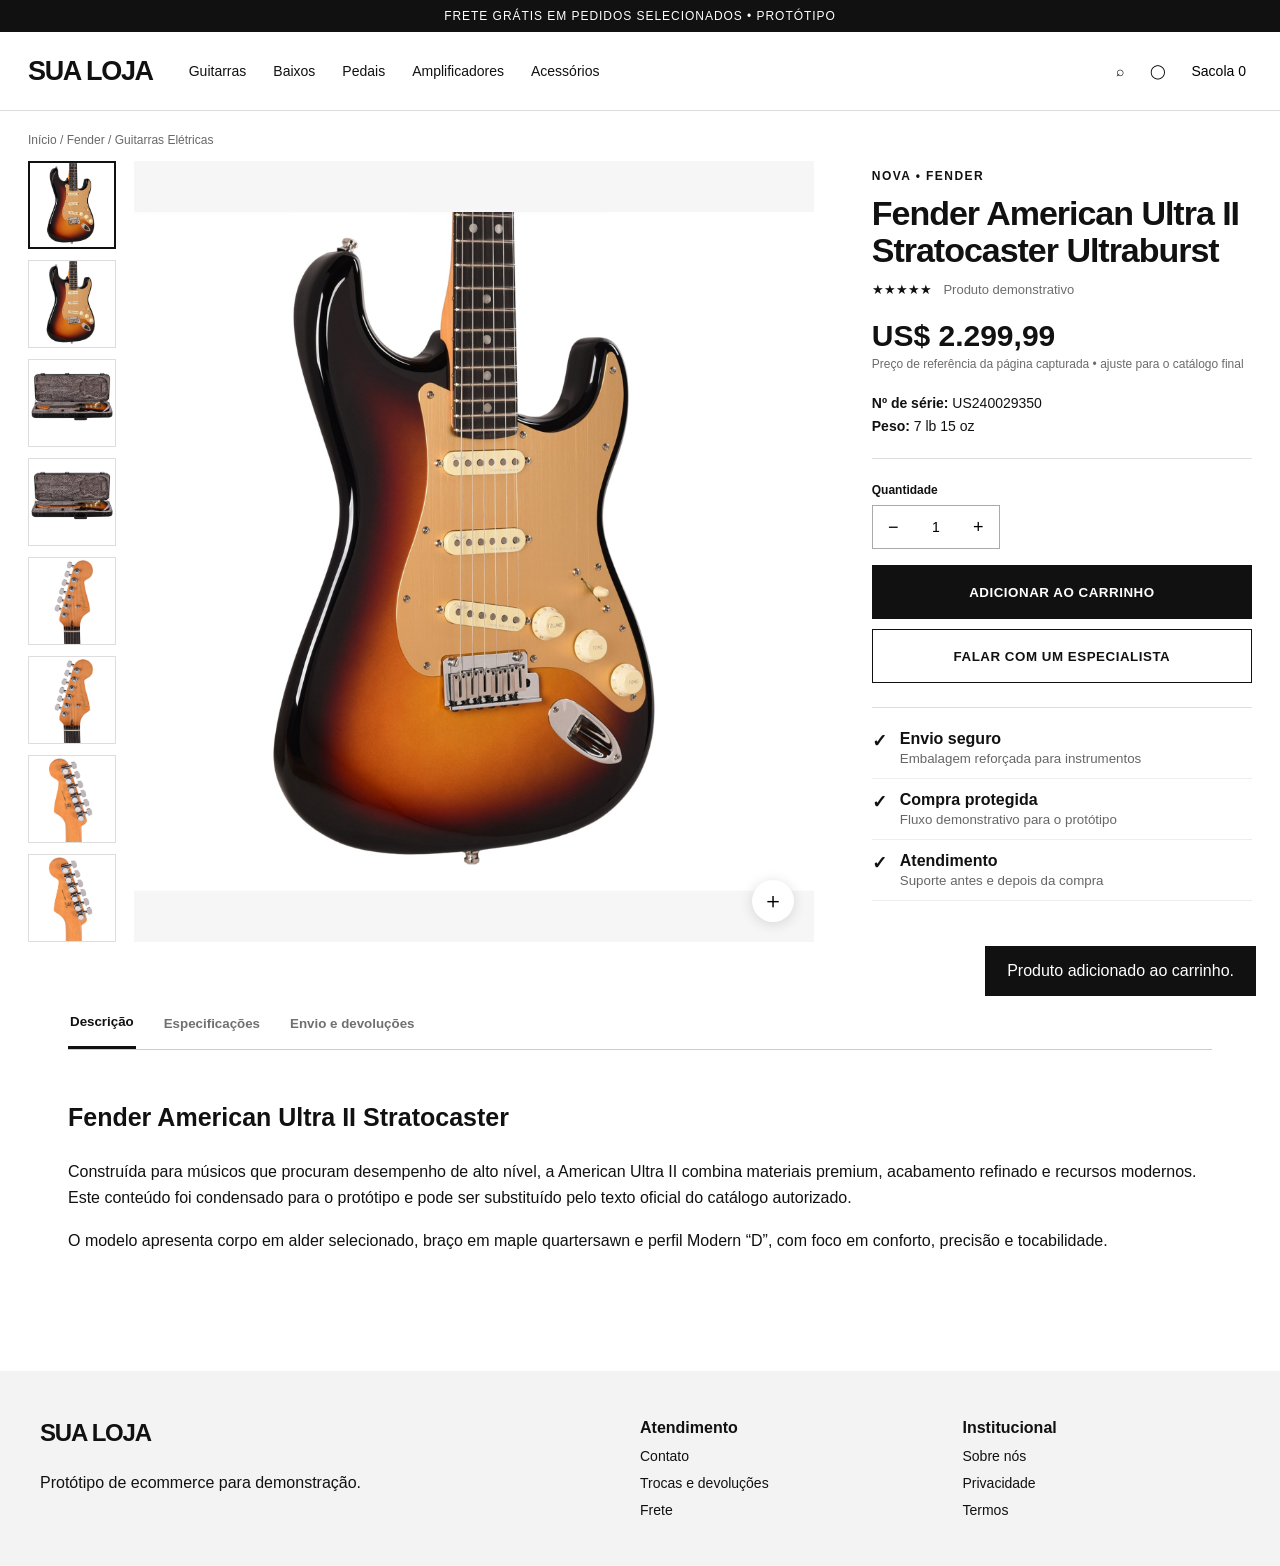
==== chicago_prototipo_limpo/index.html @ 12b7a4db "Add files via upload" ====
<!doctype html>
<html lang="pt-BR">
<head>
  <meta charset="utf-8" />
  <meta name="viewport" content="width=device-width, initial-scale=1" />
  <title>Fender American Ultra II Stratocaster Ultraburst | Protótipo</title>
  <meta name="description" content="Protótipo estático de página de produto, reconstruído a partir de referência visual." />
  <link rel="stylesheet" href="assets/style.css" />
</head>
<body>
  <div class="notice">FRETE GRÁTIS EM PEDIDOS SELECIONADOS • PROTÓTIPO</div>
  <header class="site-header">
    <div class="header-inner">
      <a class="brand" href="#" aria-label="Página inicial">SUA LOJA</a>
      <nav class="desktop-nav">
        <a href="#">Guitarras</a><a href="#">Baixos</a><a href="#">Pedais</a><a href="#">Amplificadores</a><a href="#">Acessórios</a>
      </nav>
      <div class="actions"><button aria-label="Buscar">⌕</button><button aria-label="Conta">◯</button><button id="cartBtn" aria-label="Carrinho">Sacola <span id="cartCount">0</span></button></div>
    </div>
  </header>

  <main>
    <div class="breadcrumbs">Início / Fender / Guitarras Elétricas</div>
    <section class="product-layout">
      <div class="gallery">
        <div class="thumbs" id="thumbs"></div>
        <button class="hero-wrap" id="heroWrap" aria-label="Ampliar imagem">
          <img id="heroImg" src="assets/img/produto-1.jpg" alt="Fender American Ultra II Stratocaster Ultraburst" />
          <span class="zoom">＋</span>
        </button>
      </div>

      <aside class="product-info">
        <div class="eyebrow">NOVA • FENDER</div>
        <h1>Fender American Ultra II Stratocaster Ultraburst</h1>
        <div class="rating">★★★★★ <span>Produto demonstrativo</span></div>
        <div class="price">US$ 2.299,99</div>
        <div class="installment">Preço de referência da página capturada • ajuste para o catálogo final</div>
        <div class="meta"><strong>Nº de série:</strong> US240029350</div>
        <div class="meta"><strong>Peso:</strong> 7 lb 15 oz</div>

        <div class="separator"></div>
        <label class="label">Quantidade</label>
        <div class="qty"><button id="minus">−</button><input id="qty" value="1" inputmode="numeric" /><button id="plus">+</button></div>
        <button class="primary" id="addCart">ADICIONAR AO CARRINHO</button>
        <button class="secondary" id="whats">FALAR COM UM ESPECIALISTA</button>

        <div class="benefits">
          <div><b>✓</b><span><strong>Envio seguro</strong><small>Embalagem reforçada para instrumentos</small></span></div>
          <div><b>✓</b><span><strong>Compra protegida</strong><small>Fluxo demonstrativo para o protótipo</small></span></div>
          <div><b>✓</b><span><strong>Atendimento</strong><small>Suporte antes e depois da compra</small></span></div>
        </div>
      </aside>
    </section>

    <section class="details">
      <div class="tabs"><button class="tab active" data-tab="descricao">Descrição</button><button class="tab" data-tab="specs">Especificações</button><button class="tab" data-tab="envio">Envio e devoluções</button></div>
      <div id="descricao" class="tabpane active">
        <h2>Fender American Ultra II Stratocaster</h2>
        <p>Construída para músicos que procuram desempenho de alto nível, a American Ultra II combina materiais premium, acabamento refinado e recursos modernos. Este conteúdo foi condensado para o protótipo e pode ser substituído pelo texto oficial do catálogo autorizado.</p>
        <p>O modelo apresenta corpo em alder selecionado, braço em maple quartersawn e perfil Modern “D”, com foco em conforto, precisão e tocabilidade.</p>
      </div>
      <div id="specs" class="tabpane">
        <div class="specgrid">
          <div><span>Série</span><strong>American Ultra II</strong></div><div><span>Origem</span><strong>Estados Unidos</strong></div>
          <div><span>Cor</span><strong>Ultraburst</strong></div><div><span>Corpo</span><strong>Select Alder</strong></div>
          <div><span>Braço</span><strong>Quartersawn Maple</strong></div><div><span>Perfil</span><strong>Modern “D”</strong></div>
          <div><span>Escala</span><strong>Ebony</strong></div><div><span>Estojo</span><strong>Hard case incluído</strong></div>
        </div>
      </div>
      <div id="envio" class="tabpane"><p>Área reservada para política de frete, prazo, retirada, troca e devolução da loja brasileira. Nenhuma regra da loja original foi mantida como regra comercial deste protótipo.</p></div>
    </section>
  </main>

  <footer><div class="footer-grid"><div><div class="brand footer-brand">SUA LOJA</div><p>Protótipo de ecommerce para demonstração.</p></div><div><b>Atendimento</b><a href="#">Contato</a><a href="#">Trocas e devoluções</a><a href="#">Frete</a></div><div><b>Institucional</b><a href="#">Sobre nós</a><a href="#">Privacidade</a><a href="#">Termos</a></div></div></footer>

  <div class="modal" id="modal"><button id="closeModal">×</button><img id="modalImg" alt="Imagem ampliada do produto" /></div>
  <div class="toast" id="toast">Produto adicionado ao carrinho.</div>
  <script src="assets/app.js"></script>
</body>
</html>
---- chicago_prototipo_limpo/assets/style.css ----
*{box-sizing:border-box}html{scroll-behavior:smooth}body{margin:0;font-family:Arial,Helvetica,sans-serif;color:#111;background:#fff}.notice{background:#111;color:#fff;text-align:center;font-size:12px;letter-spacing:.08em;padding:9px 16px}.site-header{border-bottom:1px solid #ddd;position:sticky;top:0;background:rgba(255,255,255,.97);z-index:20}.header-inner{max-width:1440px;margin:auto;height:78px;display:flex;align-items:center;gap:36px;padding:0 28px}.brand{font-size:27px;font-weight:900;letter-spacing:-.05em;color:#111;text-decoration:none;white-space:nowrap}.desktop-nav{display:flex;gap:27px;flex:1}.desktop-nav a,.footer-grid a{color:#111;text-decoration:none;font-size:14px}.actions{display:flex;align-items:center;gap:14px}.actions button{background:none;border:0;font-size:14px;cursor:pointer}.breadcrumbs{max-width:1440px;margin:22px auto 14px;padding:0 28px;font-size:12px;color:#686868}.product-layout{max-width:1440px;margin:auto;display:grid;grid-template-columns:minmax(0,1.55fr) minmax(360px,.75fr);gap:58px;padding:0 28px 55px}.gallery{display:grid;grid-template-columns:88px minmax(0,1fr);gap:18px}.thumbs{display:flex;flex-direction:column;gap:11px}.thumb{border:1px solid #ddd;background:#fff;padding:0;cursor:pointer;aspect-ratio:1;overflow:hidden}.thumb.active{border:2px solid #111}.thumb img{width:100%;height:100%;object-fit:cover}.hero-wrap{position:relative;border:0;background:#f6f6f6;padding:0;cursor:zoom-in;min-height:640px}.hero-wrap img{width:100%;height:100%;max-height:810px;object-fit:contain;display:block}.zoom{position:absolute;right:20px;bottom:20px;width:42px;height:42px;border-radius:50%;display:grid;place-items:center;background:#fff;box-shadow:0 2px 14px #0002;font-size:22px}.product-info{padding-top:8px}.eyebrow{font-size:12px;font-weight:700;letter-spacing:.12em;margin-bottom:12px}.product-info h1{font-size:34px;line-height:1.08;margin:0 0 14px;letter-spacing:-.03em}.rating{font-size:13px;margin:0 0 22px}.rating span{color:#6c6c6c;margin-left:8px}.price{font-size:30px;font-weight:800;margin:4px 0}.installment{font-size:12px;color:#6b6b6b;margin-bottom:24px}.meta{font-size:14px;margin:7px 0}.separator{border-top:1px solid #ddd;margin:24px 0}.label{display:block;font-size:12px;font-weight:700;margin-bottom:8px}.qty{display:flex;width:128px;height:44px;border:1px solid #aaa;margin-bottom:16px}.qty button,.qty input{border:0;background:#fff;text-align:center;font-size:18px;width:42px}.qty input{width:44px;font-size:14px}.primary,.secondary{width:100%;height:54px;font-weight:800;letter-spacing:.04em;cursor:pointer}.primary{background:#111;color:#fff;border:1px solid #111}.secondary{background:#fff;color:#111;border:1px solid #111;margin-top:10px}.benefits{border-top:1px solid #ddd;margin-top:24px;padding-top:10px}.benefits>div{display:flex;gap:13px;padding:12px 0;border-bottom:1px solid #eee}.benefits b{font-size:18px}.benefits span{display:flex;flex-direction:column;gap:3px}.benefits small{color:#666}.details{max-width:1200px;margin:0 auto 75px;padding:0 28px}.tabs{display:flex;border-bottom:1px solid #ccc;gap:26px}.tab{border:0;background:none;padding:17px 2px;font-weight:700;cursor:pointer;color:#707070}.tab.active{color:#111;border-bottom:3px solid #111}.tabpane{display:none;padding:26px 0;line-height:1.65}.tabpane.active{display:block}.tabpane h2{font-size:25px}.specgrid{display:grid;grid-template-columns:1fr 1fr;border-top:1px solid #ddd}.specgrid>div{display:flex;justify-content:space-between;gap:20px;border-bottom:1px solid #ddd;padding:14px}.specgrid span{color:#6b6b6b}footer{background:#f3f3f3;padding:48px 28px}.footer-grid{max-width:1200px;margin:auto;display:grid;grid-template-columns:2fr 1fr 1fr;gap:45px}.footer-grid>div{display:flex;flex-direction:column;gap:11px}.footer-brand{font-size:24px}.modal{position:fixed;inset:0;background:#fff;z-index:99;display:none;align-items:center;justify-content:center;padding:30px}.modal.open{display:flex}.modal img{max-width:92vw;max-height:92vh;object-fit:contain}.modal button{position:absolute;right:22px;top:14px;border:0;background:none;font-size:42px;cursor:pointer}.toast{position:fixed;right:24px;bottom:24px;background:#111;color:#fff;padding:16px 22px;transform:translateY(120px);transition:.25s;z-index:110}.toast.show{transform:none}@media(max-width:900px){.desktop-nav{display:none}.header-inner{height:64px;padding:0 16px}.actions{margin-left:auto}.product-layout{grid-template-columns:1fr;gap:24px;padding:0 16px 40px}.gallery{grid-template-columns:1fr}.thumbs{order:2;flex-direction:row;overflow:auto}.thumb{min-width:72px;width:72px}.hero-wrap{min-height:420px}.product-info h1{font-size:28px}.breadcrumbs{padding:0 16px}.details{padding:0 16px}.specgrid{grid-template-columns:1fr}.footer-grid{grid-template-columns:1fr}.tabs{overflow:auto}.tab{white-space:nowrap}}
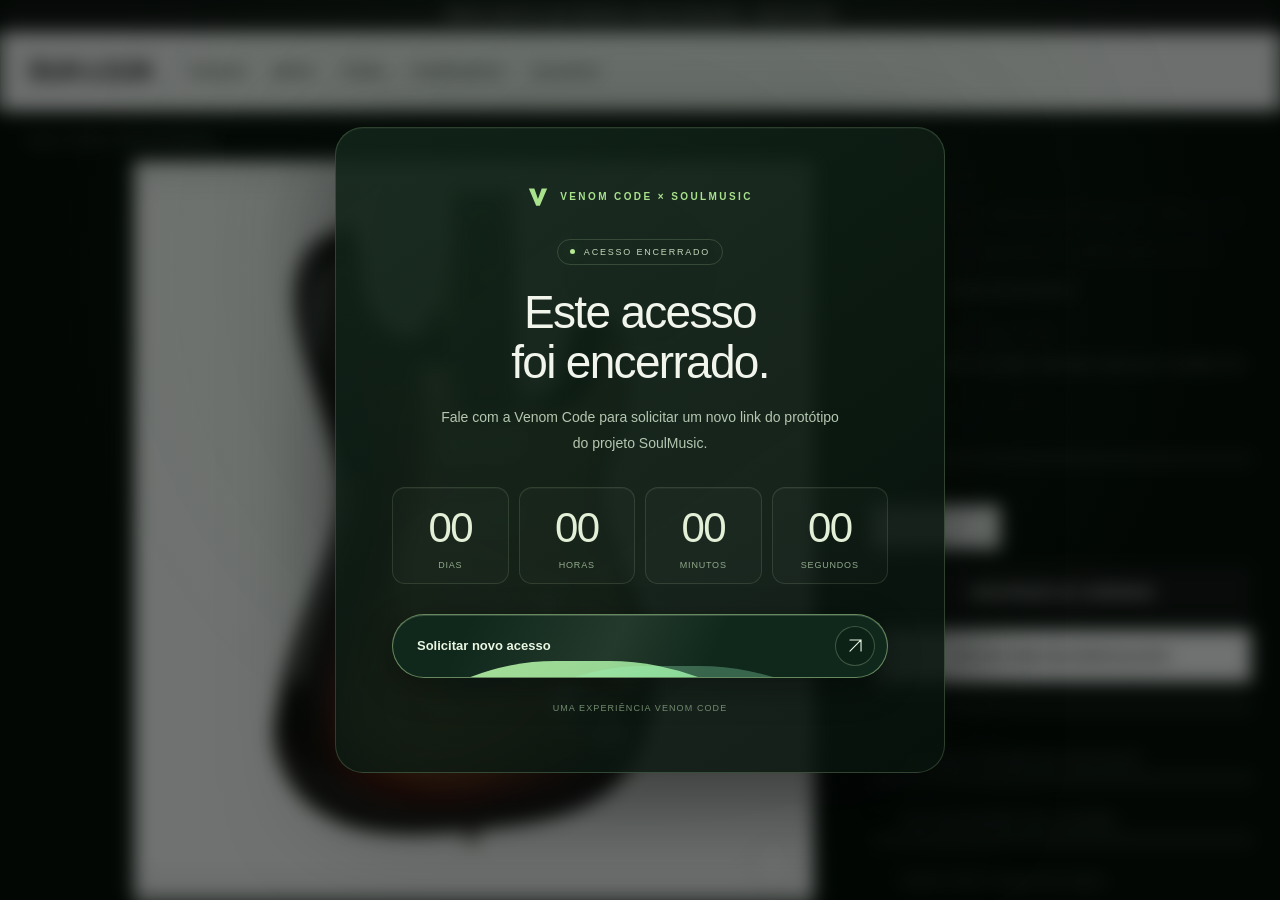
==== commit c9ef4f24: "Close SoulMusic preview with translucent expired-access screen" ====
--- a/chicago_prototipo_limpo/index.html
+++ b/chicago_prototipo_limpo/index.html
@@ -3,11 +3,44 @@
 <head>
   <meta charset="utf-8" />
   <meta name="viewport" content="width=device-width, initial-scale=1" />
-  <title>Fender American Ultra II Stratocaster Ultraburst | Protótipo</title>
+  <title>SoulMusic × Venom Code — Acesso encerrado</title>
   <meta name="description" content="Protótipo estático de página de produto, reconstruído a partir de referência visual." />
   <link rel="stylesheet" href="assets/style.css" />
-</head>
-<body>
+<meta name="robots" content="noindex,nofollow,noarchive"><style id="vc-expiry-styles">
+:root{color-scheme:dark}
+html,body{margin:0!important;width:100%!important;height:100%!important;overflow:hidden!important;background:#040906!important}
+#vc-preview-background{position:fixed!important;inset:0!important;width:100%!important;height:100svh!important;overflow:hidden!important;filter:blur(8px) saturate(.65);pointer-events:none!important;user-select:none!important}
+#vc-access-ended{position:fixed!important;inset:0!important;z-index:2147483647!important;display:flex;align-items:center;justify-content:center;overflow:auto;padding:28px 20px;box-sizing:border-box;background:radial-gradient(ellipse at 50% 30%,#3864421c,transparent 65%),#02080591;backdrop-filter:blur(5px);-webkit-backdrop-filter:blur(5px);font-family:'Manrope',Arial,sans-serif;color:#f1f5eb;text-align:center}
+#vc-access-ended *{box-sizing:border-box}
+.vc-ended-card{position:relative;isolation:isolate;width:min(100%,610px);padding:clamp(28px,5vw,56px);border:1px solid #cef9b62e;border-radius:28px;background:linear-gradient(145deg,#12251ae6,#08130de0);box-shadow:0 30px 100px #0008,inset 0 1px 0 #e3ffd40b}
+.vc-ended-brand{display:flex;align-items:center;justify-content:center;gap:11px;color:#a9e18c;font-size:10px;font-weight:700;letter-spacing:2.4px;margin-bottom:30px}
+.vc-ended-brand svg{width:22px;height:25px}
+.vc-ended-status{display:inline-flex;align-items:center;gap:9px;border:1px solid #cdf5b52b;border-radius:99px;padding:7px 12px;color:#c4d8b9;font-size:9px;letter-spacing:1.8px;text-transform:uppercase}
+.vc-ended-dot{width:5px;height:5px;border-radius:50%;background:#b7eb94;box-shadow:0 0 14px #b7eb9455}
+#vc-ended-title{font-family:'Sora','Manrope',Arial,sans-serif;font-size:clamp(30px,4.5vw,46px);font-weight:500;line-height:1.1;letter-spacing:-1.7px;color:#f1f5eb;margin:22px 0 17px}
+.vc-ended-copy{font-size:14px;line-height:1.85;color:#b5c7b0;margin:0 auto;max-width:410px}
+.vc-ended-timer{display:grid;grid-template-columns:repeat(4,minmax(0,1fr));gap:10px;margin:30px 0}
+.vc-ended-time{padding:17px 3px 13px;border:1px solid #d9f8bd20;border-radius:13px;background:#efffda05;box-shadow:inset 0 1px 0 #e7ffd809}
+.vc-ended-time strong{display:block;font-size:clamp(29px,5vw,42px);line-height:1.1;font-weight:500;letter-spacing:-1.5px;color:#e3f0d7;font-variant-numeric:tabular-nums}
+.vc-ended-time span{display:block;margin-top:9px;font-size:9px;letter-spacing:.8px;text-transform:uppercase;color:#91aa8c}
+.vc-ended-action{position:relative;isolation:isolate;overflow:hidden;display:flex;align-items:center;justify-content:space-between;gap:16px;min-height:64px;width:100%;padding:11px 12px 11px 24px;border:1px solid #c4f7a778;border-radius:99px;background:#10271c;color:#e9f6e1;text-decoration:none;font-size:13px;font-weight:600;text-align:left;box-shadow:inset 0 1px 0 #efffe52a,0 10px 35px #0005;transition:border-color .35s,color .35s,box-shadow .35s}
+.vc-ended-surface{position:absolute;inset:0;border-radius:inherit;overflow:hidden;pointer-events:none;z-index:-1}
+.vc-ended-wave{position:absolute;width:540px;height:540px;left:-70px;top:46px;border-radius:43% 47% 39% 44%;background:linear-gradient(140deg,#c9ffaee8,#69c985dd 55%,#195c3f);animation:vc-liquid-turn 10s linear infinite;transition:top 1s cubic-bezier(.16,1,.3,1)}
+.vc-ended-wave-back{left:20px;top:51px;opacity:.3;background:#96f7b9;animation-direction:reverse;animation-duration:13s}
+.vc-ended-shine{position:absolute;inset:0;background:linear-gradient(115deg,transparent 15%,#ebffd616 45%,transparent 65%)}
+.vc-ended-orbit{display:grid;place-items:center;flex-shrink:0;width:40px;height:40px;border:1px solid #d8ffbf3d;border-radius:50%;background:#07160d38}
+.vc-ended-orbit svg{width:19px;height:19px;transition:transform .4s}
+.vc-ended-action:focus-visible{outline:2px solid #d6ffc3;outline-offset:5px}
+.vc-ended-action:focus-visible,.vc-ended-action:active{color:#092916;border-color:#caffb7}
+.vc-ended-action:focus-visible .vc-ended-wave,.vc-ended-action:active .vc-ended-wave{top:-150px}
+@media(hover:hover){.vc-ended-action:hover{color:#092916;border-color:#caffb7;box-shadow:inset 0 1px 0 #fff6,0 10px 40px #0006,0 0 30px #82e59a16}.vc-ended-action:hover .vc-ended-wave{top:-150px}.vc-ended-action:hover .vc-ended-orbit svg{transform:translate(2px,-2px)}}
+.vc-ended-footer{font-size:9px;line-height:1.7;letter-spacing:1.1px;color:#789174;margin:23px 0 0;text-transform:uppercase}
+@keyframes vc-liquid-turn{to{transform:rotate(360deg)}}
+@media(max-width:440px){#vc-access-ended{padding:18px}.vc-ended-card{padding:29px 22px;border-radius:23px}.vc-ended-brand{font-size:8px;letter-spacing:1.8px;margin-bottom:24px}#vc-ended-title{font-size:34px}.vc-ended-copy{font-size:12px}.vc-ended-timer{gap:7px;margin:26px 0}.vc-ended-time{padding:15px 2px 12px}.vc-ended-time strong{font-size:32px}.vc-ended-time span{font-size:8px;letter-spacing:0}.vc-ended-action{padding-left:19px;font-size:12px}.vc-ended-footer{font-size:8px}}
+@media(max-height:650px){#vc-access-ended{align-items:flex-start}.vc-ended-card{margin:auto 0}}
+@media(prefers-reduced-motion:reduce){#vc-access-ended *{animation:none!important;transition:none!important}}
+</style></head>
+<body><div id="vc-preview-background" inert aria-hidden="true">
   <div class="notice">FRETE GRÁTIS EM PEDIDOS SELECIONADOS • PROTÓTIPO</div>
   <header class="site-header">
     <div class="header-inner">
@@ -76,6 +109,6 @@
 
   <div class="modal" id="modal"><button id="closeModal">×</button><img id="modalImg" alt="Imagem ampliada do produto" /></div>
   <div class="toast" id="toast">Produto adicionado ao carrinho.</div>
-  <script src="assets/app.js"></script>
-</body>
+  
+</div><section id="vc-access-ended" role="dialog" aria-modal="true" aria-labelledby="vc-ended-title" aria-describedby="vc-ended-copy"><div class="vc-ended-card"><div class="vc-ended-brand"><svg viewBox="0 0 36 36" fill="none" aria-hidden="true"><path d="M3 5h9l6 17L24 5h9L21 33h-6Z" fill="currentColor"/></svg><span>VENOM CODE × SOULMUSIC</span></div><span class="vc-ended-status"><i class="vc-ended-dot" aria-hidden="true"></i>Acesso encerrado</span><h1 id="vc-ended-title">Este acesso<br>foi encerrado.</h1><p id="vc-ended-copy" class="vc-ended-copy">Fale com a Venom Code para solicitar um novo link do protótipo do projeto SoulMusic.</p><div class="vc-ended-timer" role="img" aria-label="Contagem encerrada: zero dias, zero horas, zero minutos e zero segundos"><div class="vc-ended-time" aria-hidden="true"><strong>00</strong><span>Dias</span></div><div class="vc-ended-time" aria-hidden="true"><strong>00</strong><span>Horas</span></div><div class="vc-ended-time" aria-hidden="true"><strong>00</strong><span>Minutos</span></div><div class="vc-ended-time" aria-hidden="true"><strong>00</strong><span>Segundos</span></div></div><a class="vc-ended-action" href="https://wa.me/5512997752669?text=Ol%C3%A1%2C%20equipe%20Venom%20Code!%20O%20acesso%20ao%20prot%C3%B3tipo%20do%20site%20da%20SoulMusic%20foi%20encerrado.%20Gostaria%20de%20solicitar%20um%20novo%20link%20e%20conversar%20sobre%20o%20projeto." target="_blank" rel="noopener noreferrer"><span class="vc-ended-surface" aria-hidden="true"><span class="vc-ended-wave"></span><span class="vc-ended-wave vc-ended-wave-back"></span><span class="vc-ended-shine"></span></span><span>Solicitar novo acesso</span><span class="vc-ended-orbit" aria-hidden="true"><svg viewBox="0 0 24 24" fill="none" stroke="currentColor" stroke-width="1.4" stroke-linecap="round" stroke-linejoin="round"><path d="M5 19 19 5M5 5h14v14"/></svg></span></a><p class="vc-ended-footer">Uma experiência Venom Code</p></div></section></body>
 </html>
